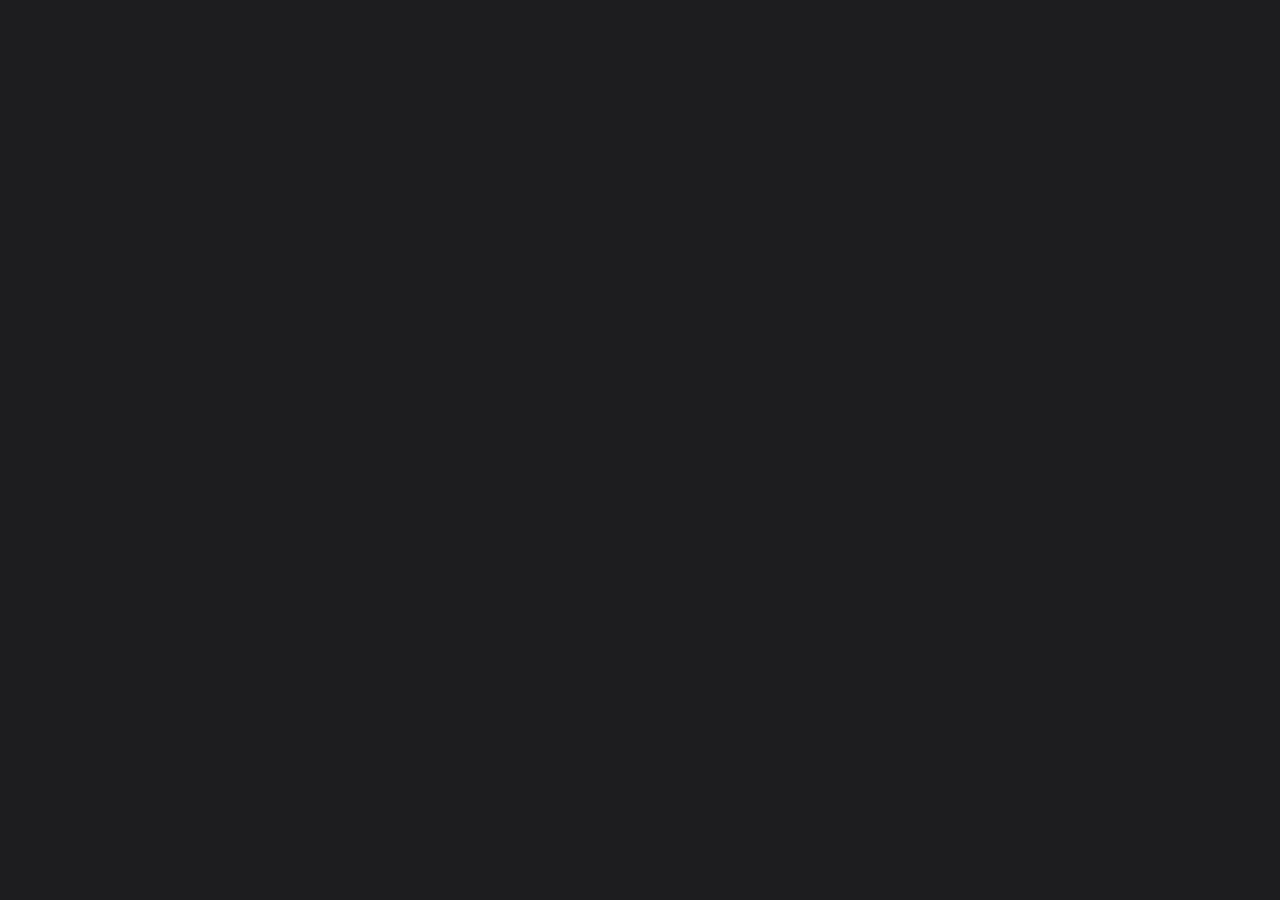
==== project/January.dc.html @ 26a2ae61 "Claude Design handoff: soomin portfolio" ====
<!DOCTYPE html>
<html>
<head>
<meta charset="utf-8">
<meta name="viewport" content="width=device-width, initial-scale=1">
<script src="./support.js"></script>
</head>
<body>
<x-dc>
<helmet>
  <link rel="stylesheet" href="_ds/apple-web-design-system-f2d81f1f-572a-4359-9d91-45c962e7bf33/tokens/fonts.css">
  <link rel="stylesheet" href="_ds/apple-web-design-system-f2d81f1f-572a-4359-9d91-45c962e7bf33/tokens/colors.css">
  <link rel="stylesheet" href="_ds/apple-web-design-system-f2d81f1f-572a-4359-9d91-45c962e7bf33/tokens/typography.css">
  <link rel="stylesheet" href="_ds/apple-web-design-system-f2d81f1f-572a-4359-9d91-45c962e7bf33/styles.css">
  <script src="_ds/apple-web-design-system-f2d81f1f-572a-4359-9d91-45c962e7bf33/_ds_bundle.js"></script>
  <style>
    @keyframes fadeUp { from{opacity:0;transform:translateY(24px);}to{opacity:1;transform:translateY(0);} }
    html{scroll-behavior:smooth;}
    body{margin:0;background:#1d1d1f;-webkit-font-smoothing:antialiased;font-family:'Inter',-apple-system,BlinkMacSystemFont,sans-serif;}
  </style>
</helmet>

<nav style="position:sticky;top:0;z-index:100;height:52px;background:rgba(0,0,0,0.86);backdrop-filter:saturate(180%) blur(20px);display:flex;align-items:center;justify-content:space-between;padding:0 52px;">
  <a href="박수민 포트폴리오.dc.html" style="color:rgba(245,245,247,0.78);font-size:13px;text-decoration:none;" style-hover="color:#f5f5f7;">‹ 돌아가기</a>
  <span style="color:#f5f5f7;font-size:17px;font-weight:600;letter-spacing:-0.3px;">January</span>
  <div style="width:80px;"></div>
</nav>

<!-- HERO -->
<section style="position:relative;height:55vh;overflow:hidden;display:flex;align-items:flex-end;">
  <img src="uploads/January.png" alt="" style="position:absolute;inset:0;width:100%;height:100%;object-fit:cover;object-position:center;image-rendering:high-quality;-webkit-backface-visibility:hidden;">
  <div style="position:absolute;inset:0;background:linear-gradient(to top,rgba(0,0,0,0.88) 0%,rgba(0,0,0,0.2) 60%,rgba(0,0,0,0) 100%);"></div>
  <div style="position:relative;z-index:2;padding:60px 80px;animation:fadeUp 0.8s ease both;">
    <p style="margin:0 0 12px;font-size:11px;color:rgba(255,255,255,0.45);letter-spacing:0.5px;text-transform:uppercase;">서비스 기획 · 가천 스타트업 칼리지</p>
    <h1 style="margin:0;font-size:60px;font-weight:700;color:#f5f5f7;letter-spacing:-2px;line-height:1;">January</h1>
  </div>
</section>

<!-- CONTENT -->
<section style="padding:80px 80px;max-width:1100px;margin:0 auto;animation:fadeUp 0.8s ease 0.1s both;">

  <!-- 개요 -->
  <div style="display:grid;grid-template-columns:1fr 2fr;gap:80px;border-top:1px solid rgba(255,255,255,0.1);padding-top:60px;margin-bottom:60px;">
    <div>
      <p style="margin:0 0 8px;font-size:11px;color:rgba(255,255,255,0.4);letter-spacing:3px;text-transform:uppercase;">Overview</p>
      <h2 style="margin:0;font-size:28px;font-weight:700;color:#f5f5f7;letter-spacing:-0.6px;">프로젝트 개요</h2>
    </div>
    <div>
      <p style="margin:0;font-size:17px;color:rgba(255,255,255,0.75);line-height:1.8;text-wrap:pretty;">코로나로 인한 소통 창구 감소와 외로움 및 정신건강 문제가 심화되는 현상에 주목해, 매칭 서비스를 루틴 기반으로 재구성한 서비스를 기획했습니다. 그 결과, <strong style="color:#fff;">서비스 인증률 100%, 리텐션률 31%를 달성했습니다.</strong></p>
    </div>
  </div>

  <!-- 문제 정의 -->
  <div style="display:grid;grid-template-columns:1fr 2fr;gap:80px;border-top:1px solid rgba(255,255,255,0.1);padding-top:60px;margin-bottom:60px;">
    <div>
      <p style="margin:0 0 8px;font-size:11px;color:rgba(255,255,255,0.4);letter-spacing:3px;text-transform:uppercase;">Problem</p>
      <h2 style="margin:0;font-size:28px;font-weight:700;color:#f5f5f7;letter-spacing:-0.6px;">문제 정의</h2>
    </div>
    <div style="display:flex;flex-direction:column;gap:16px;">
      <div style="display:flex;gap:12px;align-items:flex-start;">
        <span style="flex:none;width:4px;height:4px;border-radius:50%;background:rgba(255,255,255,0.4);margin-top:10px;"></span>
        <span style="font-size:16px;color:rgba(255,255,255,0.8);line-height:1.75;">코로나로 인한 소통 창구 감소와 더불어 정신 건강 문제 심각성 증가</span>
      </div>
      <div style="display:flex;gap:12px;align-items:flex-start;">
        <span style="flex:none;width:4px;height:4px;border-radius:50%;background:rgba(255,255,255,0.4);margin-top:10px;"></span>
        <span style="font-size:16px;color:rgba(255,255,255,0.8);line-height:1.75;">기존 정신 건강 앱은 루틴 관리와 사회적 연결을 동시에 지원하지 못함</span>
      </div>
    </div>
  </div>

  <!-- 해결 방안 -->
  <div style="display:grid;grid-template-columns:1fr 2fr;gap:80px;border-top:1px solid rgba(255,255,255,0.1);padding-top:60px;margin-bottom:60px;">
    <div>
      <p style="margin:0 0 8px;font-size:11px;color:rgba(255,255,255,0.4);letter-spacing:3px;text-transform:uppercase;">Solution</p>
      <h2 style="margin:0;font-size:28px;font-weight:700;color:#f5f5f7;letter-spacing:-0.6px;">해결 방안</h2>
    </div>
    <div style="display:flex;flex-direction:column;gap:16px;">
      <div style="display:flex;gap:12px;align-items:flex-start;">
        <span style="flex:none;width:4px;height:4px;border-radius:50%;background:rgba(255,255,255,0.4);margin-top:10px;"></span>
        <span style="font-size:16px;color:rgba(255,255,255,0.8);line-height:1.75;">삶을 열심히 사는 사람들에게 중요한 요소인 루틴 관리 장치 도입</span>
      </div>
      <div style="display:flex;gap:12px;align-items:flex-start;">
        <span style="flex:none;width:4px;height:4px;border-radius:50%;background:rgba(255,255,255,0.4);margin-top:10px;"></span>
        <span style="font-size:16px;color:rgba(255,255,255,0.8);line-height:1.75;">매칭 상대 성별을 동성도 가능하도록 구성하여 편의성 및 접근성 강화</span>
      </div>
    </div>
  </div>

  <!-- 앱 스크린 쇼케이스 -->
  <div style="margin-bottom:60px;border-top:1px solid rgba(255,255,255,0.1);padding-top:60px;">
    <p style="margin:0 0 28px;font-size:11px;color:rgba(255,255,255,0.4);letter-spacing:3px;text-transform:uppercase;">App Screens</p>
    <div style="display:flex;gap:16px;overflow-x:auto;padding-bottom:16px;scrollbar-width:none;">
      <img src="uploads/iPhone 14 & 15 Pro - 1-3fb250b0.png" alt="" style="flex:none;height:480px;width:auto;border-radius:24px;box-shadow:0 12px 40px rgba(0,0,0,0.5);">
      <img src="uploads/iPhone 14 & 15 Pro - 2-acde4e38.png" alt="" style="flex:none;height:480px;width:auto;border-radius:24px;box-shadow:0 12px 40px rgba(0,0,0,0.5);">
      <img src="uploads/iPhone 14 & 15 Pro - 3-a3c9c812.png" alt="" style="flex:none;height:480px;width:auto;border-radius:24px;box-shadow:0 12px 40px rgba(0,0,0,0.5);">
      <img src="uploads/iPhone 14 & 15 Pro - 4-8cbb65d2.png" alt="" style="flex:none;height:480px;width:auto;border-radius:24px;box-shadow:0 12px 40px rgba(0,0,0,0.5);">
      <img src="uploads/iPhone 14 & 15 Pro - 5-b49bf358.png" alt="" style="flex:none;height:480px;width:auto;border-radius:24px;box-shadow:0 12px 40px rgba(0,0,0,0.5);">
      <img src="uploads/iPhone 14 & 15 Pro - 6-17f83e7b.png" alt="" style="flex:none;height:480px;width:auto;border-radius:24px;box-shadow:0 12px 40px rgba(0,0,0,0.5);">
    </div>
  </div>

  <!-- 성과 -->
  <div style="border-top:1px solid rgba(255,255,255,0.1);padding-top:60px;margin-bottom:80px;">
    <p style="margin:0 0 40px;font-size:11px;color:rgba(255,255,255,0.4);letter-spacing:3px;text-transform:uppercase;">Result</p>
    <div style="display:grid;grid-template-columns:repeat(2,1fr);gap:20px;">
      <div style="background:#2a2a2c;border-radius:20px;padding:36px;">
        <p style="margin:0 0 8px;font-size:13px;color:rgba(255,255,255,0.5);">서비스 인증률</p>
        <p style="margin:0;font-size:52px;font-weight:700;color:#2997ff;letter-spacing:-2px;">100%</p>
      </div>
      <div style="background:#2a2a2c;border-radius:20px;padding:36px;">
        <p style="margin:0 0 8px;font-size:13px;color:rgba(255,255,255,0.5);">리텐션률</p>
        <p style="margin:0;font-size:52px;font-weight:700;color:#2997ff;letter-spacing:-2px;">31%</p>
      </div>
    </div>
  </div>

  <div style="text-align:center;">
    <a href="박수민 포트폴리오.dc.html" style="display:inline-flex;align-items:center;gap:4px;color:#fff;border-radius:9999px;padding:13px 28px;font-size:15px;font-weight:400;text-decoration:none;background:rgba(255,255,255,0.12);border:1px solid rgba(255,255,255,0.35);transition:background 0.2s,color 0.2s;" style-hover="background:#fff;color:#000;">포트폴리오로 돌아가기</a>
  </div>

</section>

<footer style="background:#000;padding:28px 52px;display:flex;justify-content:space-between;align-items:center;">
  <span style="font-size:13px;color:#424245;">박수민 포트폴리오</span>
  <span style="font-size:13px;color:#424245;">© 2026</span>
</footer>
</x-dc>
</body>
</html>
---- project/_ds/apple-web-design-system-f2d81f1f-572a-4359-9d91-45c962e7bf33/tokens/fonts.css ----
/* Apple Web Design System — Webfonts
 *
 * SF Pro is Apple's PROPRIETARY system font and cannot be redistributed.
 * Strategy:
 *   1. On Apple platforms, `system-ui` / `-apple-system` (declared first in the
 *      family stacks in typography.css) resolves to the REAL SF Pro automatically.
 *   2. On non-Apple platforms, Inter is the closest open-source equivalent.
 *
 * Inter is loaded from Google Fonts below. If you have licensed SF Pro binaries,
 * drop them in assets/fonts/ and add @font-face rules here for the exact face. */

@import url("https://fonts.googleapis.com/css2?family=Inter:wght@300;400;600;700&display=swap");

/* Tighten Inter to approximate SF Pro's cadence (it tracks slightly wider). */
@supports (font-variation-settings: normal) {
  :root {
    --font-feature-apple: "ss03" 1; /* rounded "a" approximation */
  }
}
---- project/_ds/apple-web-design-system-f2d81f1f-572a-4359-9d91-45c962e7bf33/tokens/colors.css ----
/* Apple Web Design System — Color tokens
 * One blue accent. Light/dark surface alternation. Near-black ink.
 * Base values first, then semantic aliases. Never inline hex in components. */

:root {
  /* ---- Brand & accent ---------------------------------------------------- */
  --color-primary: #0066cc;          /* Action Blue — every interactive element */
  --color-primary-focus: #0071e3;    /* Focus ring (brighter sibling) */
  --color-primary-on-dark: #2997ff;  /* Sky Link Blue — in-copy links on dark tiles */

  /* ---- Surface ---------------------------------------------------------- */
  --color-canvas: #ffffff;             /* Pure White — dominant canvas */
  --color-canvas-parchment: #f5f5f7;   /* Parchment — signature off-white */
  --color-surface-pearl: #fafafc;      /* Pearl — ghost-button fill */
  --color-surface-tile-1: #272729;     /* Near-black tile (primary) */
  --color-surface-tile-2: #2a2a2c;     /* Micro-step lighter */
  --color-surface-tile-3: #252527;     /* Micro-step darker */
  --color-surface-black: #000000;      /* True void — nav bar, video */
  --color-surface-chip: #d2d2d7;       /* Translucent chip base */
  --color-surface-chip-translucent: rgba(210, 210, 215, 0.64);

  /* ---- Text ------------------------------------------------------------- */
  --color-ink: #1d1d1f;            /* Near-black ink — headlines, body */
  --color-body: #1d1d1f;           /* Body (same near-black tone) */
  --color-body-on-dark: #ffffff;   /* Text on dark tiles / nav */
  --color-body-muted: #cccccc;     /* Secondary copy on dark */
  --color-ink-muted-80: #333333;   /* Body on pearl surface */
  --color-ink-muted-48: #7a7a7a;   /* Disabled text, fine print */

  /* ---- Hairlines & borders --------------------------------------------- */
  --color-divider-soft: rgba(0, 0, 0, 0.04);  /* Soft ring on secondary buttons */
  --color-hairline: #e0e0e0;                  /* 1px hairline on cards/chips */
  --color-border-translucent: rgba(0, 0, 0, 0.08);

  /* ---- Semantic aliases ------------------------------------------------- */
  --surface-page: var(--color-canvas-parchment);
  --surface-card: var(--color-canvas);
  --surface-nav: var(--color-surface-black);

  --text-body: var(--color-body);
  --text-heading: var(--color-ink);
  --text-on-dark: var(--color-body-on-dark);
  --text-muted: var(--color-ink-muted-48);

  --action: var(--color-primary);
  --on-action: #ffffff;
  --focus-ring: var(--color-primary-focus);
}
---- project/_ds/apple-web-design-system-f2d81f1f-572a-4359-9d91-45c962e7bf33/tokens/typography.css ----
/* Apple Web Design System — Typography tokens
 * Display ≥19px → SF Pro Display 600 with negative tracking ("Apple tight").
 * Body 17px/400 SF Pro Text. Weight ladder: 300 / 400 / 600 / 700 (500 absent). */

:root {
  /* ---- Families --------------------------------------------------------- */
  /* system-ui / -apple-system resolves to real SF Pro on Apple platforms;
     Inter is the cross-platform fallback (see fonts.css + readme caveat). */
  --font-display: "SF Pro Display", system-ui, -apple-system, BlinkMacSystemFont, "Inter", sans-serif;
  --font-text: "SF Pro Text", system-ui, -apple-system, BlinkMacSystemFont, "Inter", sans-serif;

  /* ---- Weights (no 500) ------------------------------------------------- */
  --weight-light: 300;
  --weight-regular: 400;
  --weight-semibold: 600;
  --weight-bold: 700;

  /* ---- Scale: size / line-height / tracking ----------------------------- */
  --type-hero-size: 56px;      --type-hero-lh: 1.07;  --type-hero-track: -0.28px;
  --type-display-lg-size: 40px; --type-display-lg-lh: 1.10; --type-display-lg-track: 0px;
  --type-display-md-size: 34px; --type-display-md-lh: 1.47; --type-display-md-track: -0.374px;
  --type-lead-size: 28px;       --type-lead-lh: 1.14;  --type-lead-track: 0.196px;
  --type-lead-airy-size: 24px;  --type-lead-airy-lh: 1.5; --type-lead-airy-track: 0px;
  --type-tagline-size: 21px;    --type-tagline-lh: 1.19; --type-tagline-track: 0.231px;
  --type-body-size: 17px;       --type-body-lh: 1.47;  --type-body-track: -0.374px;
  --type-dense-link-lh: 2.41;
  --type-caption-size: 14px;    --type-caption-lh: 1.43; --type-caption-track: -0.224px;
  --type-button-large-size: 18px; --type-button-large-lh: 1.0;
  --type-fine-print-size: 12px; --type-fine-print-lh: 1.0; --type-fine-print-track: -0.12px;
  --type-micro-size: 10px;      --type-micro-lh: 1.3;  --type-micro-track: -0.08px;
  --type-nav-size: 12px;        --type-nav-lh: 1.0;    --type-nav-track: -0.12px;
}

/* ---- Type role utility classes (optional helpers) ---------------------- */
.type-hero {
  font-family: var(--font-display); font-weight: var(--weight-semibold);
  font-size: var(--type-hero-size); line-height: var(--type-hero-lh);
  letter-spacing: var(--type-hero-track);
}
.type-display-lg {
  font-family: var(--font-display); font-weight: var(--weight-semibold);
  font-size: var(--type-display-lg-size); line-height: var(--type-display-lg-lh);
  letter-spacing: var(--type-display-lg-track);
}
.type-display-md {
  font-family: var(--font-text); font-weight: var(--weight-semibold);
  font-size: var(--type-display-md-size); line-height: var(--type-display-md-lh);
  letter-spacing: var(--type-display-md-track);
}
.type-lead {
  font-family: var(--font-text); font-weight: var(--weight-regular);
  font-size: var(--type-lead-size); line-height: var(--type-lead-lh);
  letter-spacing: var(--type-lead-track);
}
.type-lead-airy {
  font-family: var(--font-display); font-weight: var(--weight-light);
  font-size: var(--type-lead-airy-size); line-height: var(--type-lead-airy-lh);
  letter-spacing: var(--type-lead-airy-track);
}
.type-tagline {
  font-family: var(--font-text); font-weight: var(--weight-semibold);
  font-size: var(--type-tagline-size); line-height: var(--type-tagline-lh);
  letter-spacing: var(--type-tagline-track);
}
.type-body {
  font-family: var(--font-text); font-weight: var(--weight-regular);
  font-size: var(--type-body-size); line-height: var(--type-body-lh);
  letter-spacing: var(--type-body-track);
}
.type-body-strong {
  font-family: var(--font-text); font-weight: var(--weight-semibold);
  font-size: var(--type-body-size); line-height: 1.24;
  letter-spacing: var(--type-body-track);
}
.type-caption {
  font-family: var(--font-text); font-weight: var(--weight-regular);
  font-size: var(--type-caption-size); line-height: var(--type-caption-lh);
  letter-spacing: var(--type-caption-track);
}
.type-fine-print {
  font-family: var(--font-text); font-weight: var(--weight-regular);
  font-size: var(--type-fine-print-size); line-height: var(--type-fine-print-lh);
  letter-spacing: var(--type-fine-print-track);
}
---- project/_ds/apple-web-design-system-f2d81f1f-572a-4359-9d91-45c962e7bf33/styles.css ----
/* Apple Web Design System — global entry point.
 * Consumers link THIS file only. Keep it as @import lines (plus base resets). */

@import url("tokens/fonts.css");
@import url("tokens/colors.css");
@import url("tokens/typography.css");
@import url("tokens/spacing.css");
@import url("tokens/radius.css");
@import url("tokens/elevation.css");

/* ---- Minimal base reset ------------------------------------------------- */
*,
*::before,
*::after { box-sizing: border-box; }

body {
  margin: 0;
  font-family: var(--font-text);
  font-size: var(--type-body-size);
  line-height: var(--type-body-lh);
  letter-spacing: var(--type-body-track);
  color: var(--text-body);
  background: var(--surface-page);
  -webkit-font-smoothing: antialiased;
  text-rendering: optimizeLegibility;
}

h1, h2, h3 {
  font-family: var(--font-display);
  font-weight: var(--weight-semibold);
  margin: 0;
}
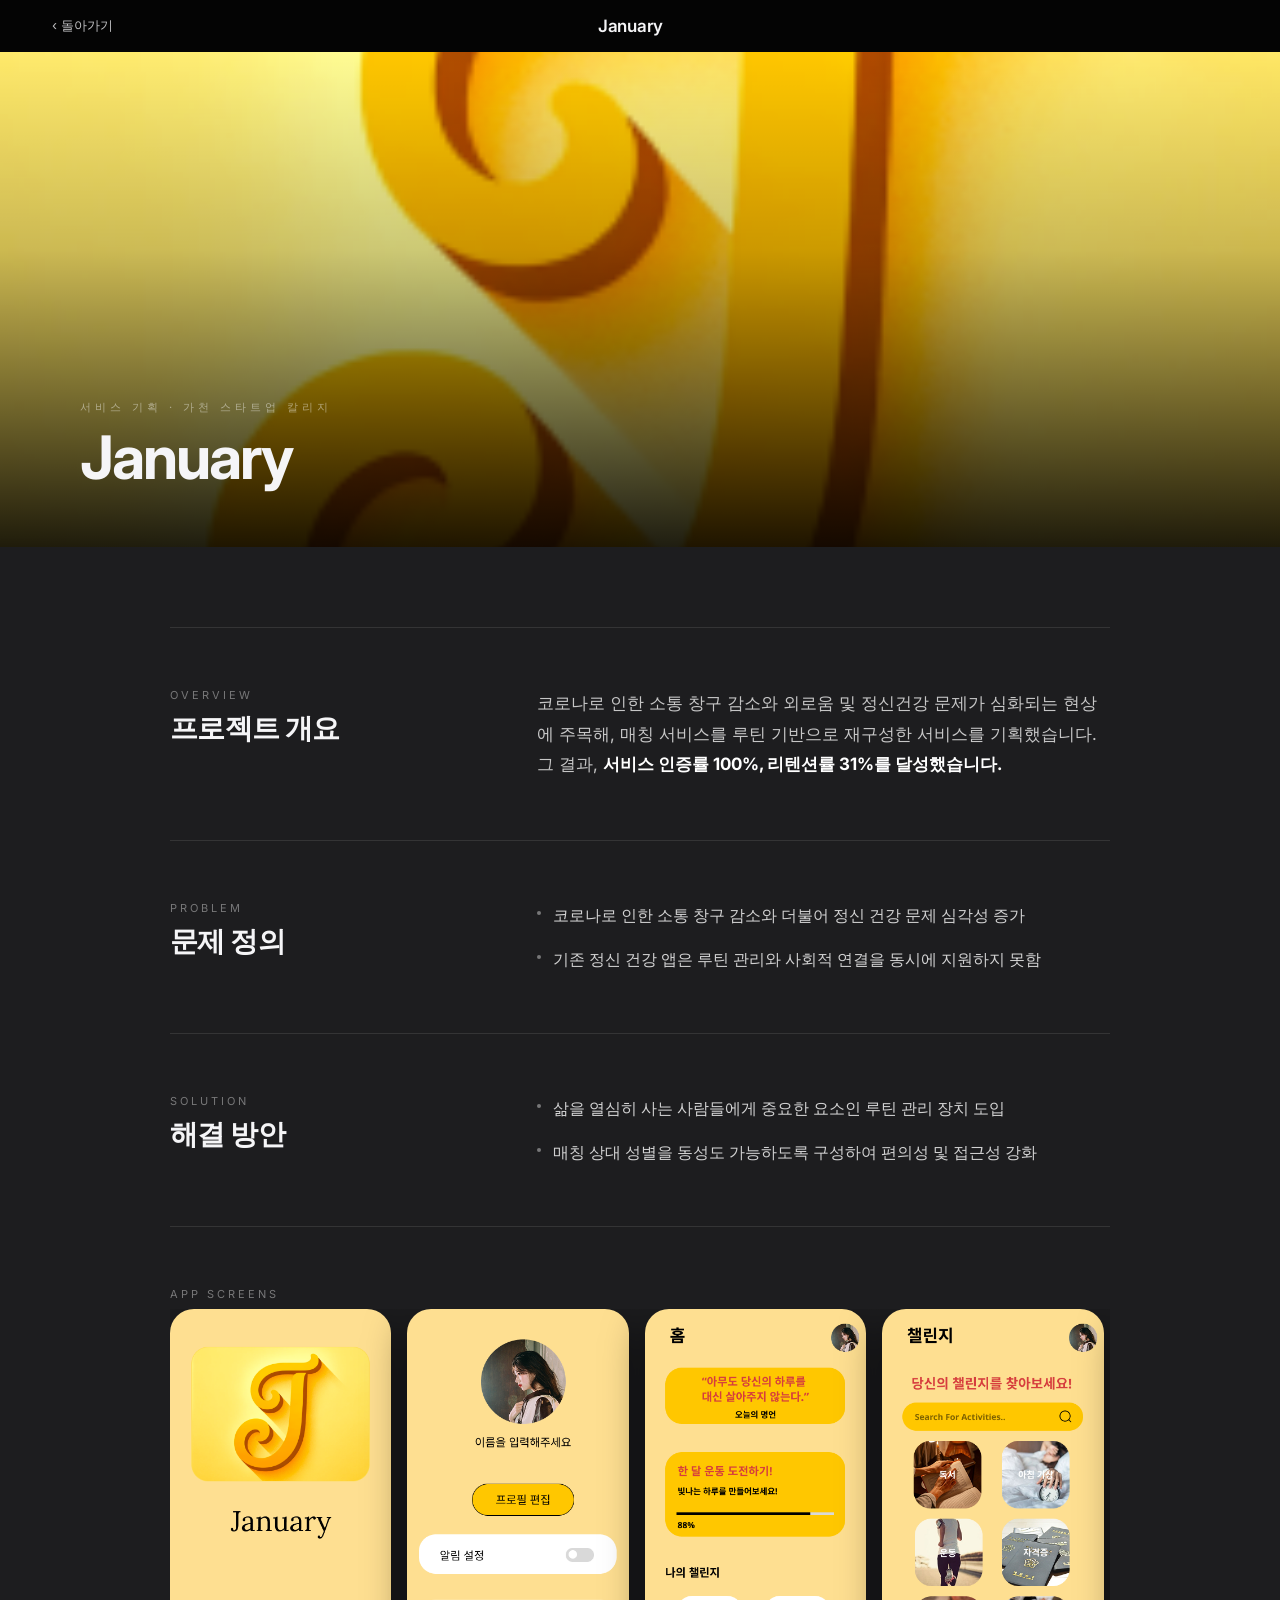
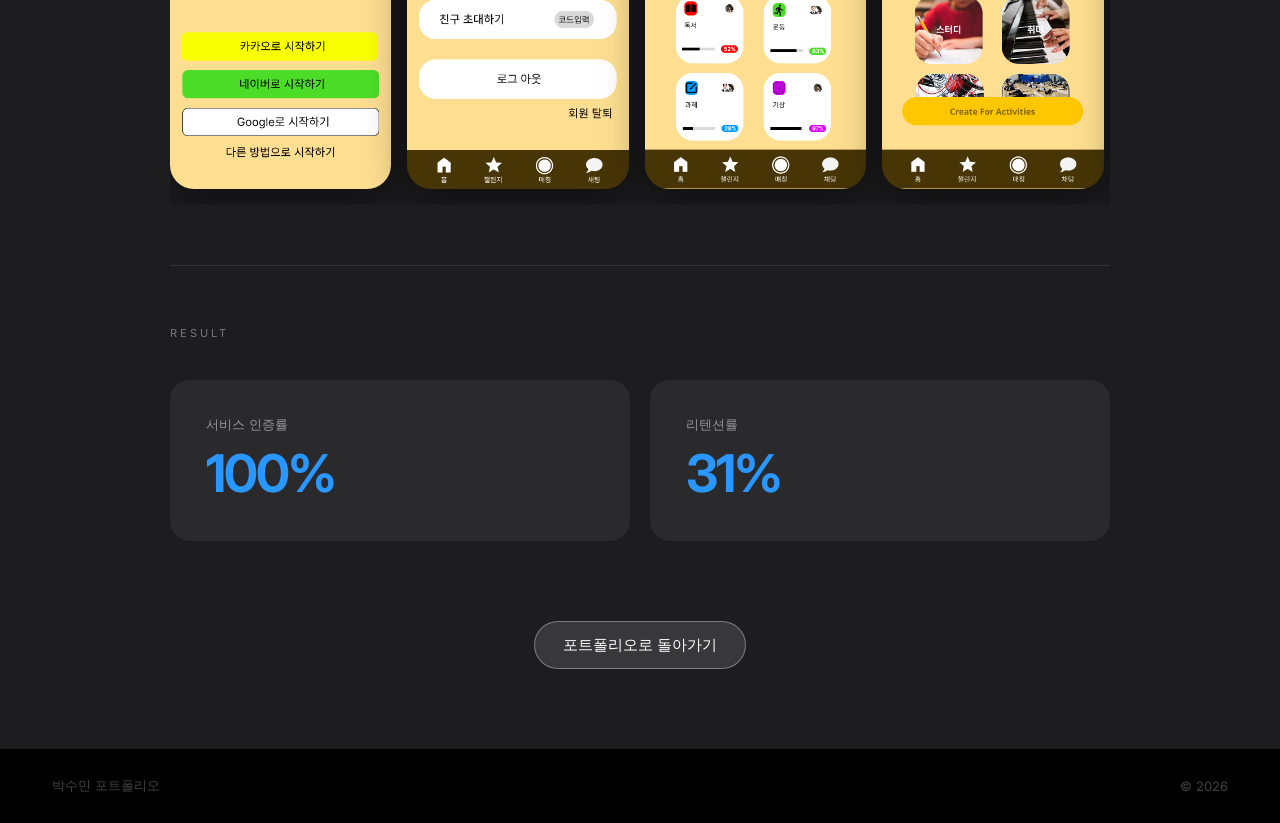
==== commit 3960c8d2: "refactor: 모든 DC 포맷 페이지를 클린 HTML로 변환 (반응형 포함) Co-Authored-By: Claude <noreply@anthropic.com>" ====
--- a/project/January.dc.html
+++ b/project/January.dc.html
@@ -1,129 +1,161 @@
 <!DOCTYPE html>
-<html>
+<html lang="ko">
 <head>
 <meta charset="utf-8">
 <meta name="viewport" content="width=device-width, initial-scale=1">
-<script src="./support.js"></script>
+<title>January · 박수민</title>
+<link rel="preconnect" href="https://fonts.googleapis.com">
+<link rel="preconnect" href="https://fonts.gstatic.com" crossorigin>
+<link href="https://fonts.googleapis.com/css2?family=Inter:wght@300;400;600;700&display=swap" rel="stylesheet">
+<style>
+  *, *::before, *::after { box-sizing: border-box; }
+  @keyframes fadeUp { from { opacity: 0; transform: translateY(24px); } to { opacity: 1; transform: translateY(0); } }
+  html { scroll-behavior: smooth; }
+  body { margin: 0; background: #1d1d1f; -webkit-font-smoothing: antialiased; font-family: 'Inter', -apple-system, BlinkMacSystemFont, sans-serif; }
+
+  .nav { position: sticky; top: 0; z-index: 100; height: 52px; background: rgba(0,0,0,0.86); backdrop-filter: saturate(180%) blur(20px); -webkit-backdrop-filter: saturate(180%) blur(20px); display: flex; align-items: center; justify-content: space-between; padding: 0 52px; }
+  .nav-back { color: rgba(245,245,247,0.78); font-size: 13px; text-decoration: none; transition: color 0.2s; }
+  .nav-back:hover { color: #f5f5f7; }
+  .nav-title { color: #f5f5f7; font-size: 17px; font-weight: 600; letter-spacing: -0.3px; }
+
+  .hero { position: relative; height: 55vh; overflow: hidden; display: flex; align-items: flex-end; }
+  .hero-img { position: absolute; inset: 0; width: 100%; height: 100%; object-fit: cover; object-position: center; }
+  .hero-gradient { position: absolute; inset: 0; background: linear-gradient(to top, rgba(0,0,0,0.88) 0%, rgba(0,0,0,0.2) 60%, rgba(0,0,0,0) 100%); }
+  .hero-text { position: relative; z-index: 2; padding: 60px 80px; animation: fadeUp 0.8s ease both; }
+  .hero-eyebrow { margin: 0 0 12px; font-size: 11px; color: rgba(255,255,255,0.45); letter-spacing: 4px; text-transform: uppercase; }
+  .hero-title { margin: 0; font-size: 60px; font-weight: 700; color: #f5f5f7; letter-spacing: -2px; line-height: 1; }
+
+  .content { padding: 80px; max-width: 1100px; margin: 0 auto; animation: fadeUp 0.8s ease 0.1s both; }
+
+  .section-row { display: grid; grid-template-columns: 1fr 2fr; gap: 80px; border-top: 1px solid rgba(255,255,255,0.1); padding-top: 60px; margin-bottom: 60px; }
+  .section-label { margin: 0 0 8px; font-size: 11px; color: rgba(255,255,255,0.4); letter-spacing: 3px; text-transform: uppercase; }
+  .section-heading { margin: 0; font-size: 28px; font-weight: 700; color: #f5f5f7; letter-spacing: -0.6px; }
+  .body-text { margin: 0; font-size: 17px; color: rgba(255,255,255,0.75); line-height: 1.8; }
+
+  .bullets { display: flex; flex-direction: column; gap: 16px; }
+  .bullet { display: flex; gap: 12px; align-items: flex-start; }
+  .bullet-dot { flex: none; width: 4px; height: 4px; border-radius: 50%; background: rgba(255,255,255,0.4); margin-top: 10px; }
+  .bullet-text { font-size: 16px; color: rgba(255,255,255,0.8); line-height: 1.75; }
+
+  .screens-section { border-top: 1px solid rgba(255,255,255,0.1); padding-top: 60px; margin-bottom: 60px; }
+  .screens-scroll { display: flex; gap: 16px; overflow-x: auto; padding-bottom: 16px; scrollbar-width: none; }
+  .screens-scroll::-webkit-scrollbar { display: none; }
+  .screen-img { flex: none; height: 480px; width: auto; border-radius: 24px; box-shadow: 0 12px 40px rgba(0,0,0,0.5); }
+
+  .result-section { border-top: 1px solid rgba(255,255,255,0.1); padding-top: 60px; margin-bottom: 80px; }
+  .result-grid { display: grid; grid-template-columns: repeat(2, 1fr); gap: 20px; margin-top: 40px; }
+  .result-card { background: #2a2a2c; border-radius: 20px; padding: 36px; }
+  .result-label { margin: 0 0 8px; font-size: 13px; color: rgba(255,255,255,0.5); }
+  .result-value { margin: 0; font-size: 52px; font-weight: 700; color: #2997ff; letter-spacing: -2px; }
+
+  .back-wrap { text-align: center; }
+  .back-btn { display: inline-flex; align-items: center; gap: 4px; color: #fff; border-radius: 9999px; padding: 13px 28px; font-size: 15px; font-weight: 400; text-decoration: none; background: rgba(255,255,255,0.12); border: 1px solid rgba(255,255,255,0.35); transition: background 0.2s, color 0.2s; }
+  .back-btn:hover { background: #fff; color: #000; }
+
+  .footer { background: #000; padding: 28px 52px; display: flex; justify-content: space-between; align-items: center; }
+  .footer-text { font-size: 13px; color: #424245; }
+
+  @media (max-width: 768px) {
+    .nav { padding: 0 20px; }
+    .hero { height: 45vh; }
+    .hero-text { padding: 40px 24px; }
+    .hero-title { font-size: 44px; letter-spacing: -1.5px; }
+    .content { padding: 44px 20px 80px; }
+    .section-row { grid-template-columns: 1fr; gap: 24px; padding-top: 40px; margin-bottom: 40px; }
+    .section-heading { font-size: 22px; }
+    .screen-img { height: 320px; }
+    .result-value { font-size: 40px; }
+    .footer { padding: 20px; }
+  }
+</style>
 </head>
 <body>
-<x-dc>
-<helmet>
-  <link rel="stylesheet" href="_ds/apple-web-design-system-f2d81f1f-572a-4359-9d91-45c962e7bf33/tokens/fonts.css">
-  <link rel="stylesheet" href="_ds/apple-web-design-system-f2d81f1f-572a-4359-9d91-45c962e7bf33/tokens/colors.css">
-  <link rel="stylesheet" href="_ds/apple-web-design-system-f2d81f1f-572a-4359-9d91-45c962e7bf33/tokens/typography.css">
-  <link rel="stylesheet" href="_ds/apple-web-design-system-f2d81f1f-572a-4359-9d91-45c962e7bf33/styles.css">
-  <script src="_ds/apple-web-design-system-f2d81f1f-572a-4359-9d91-45c962e7bf33/_ds_bundle.js"></script>
-  <style>
-    @keyframes fadeUp { from{opacity:0;transform:translateY(24px);}to{opacity:1;transform:translateY(0);} }
-    html{scroll-behavior:smooth;}
-    body{margin:0;background:#1d1d1f;-webkit-font-smoothing:antialiased;font-family:'Inter',-apple-system,BlinkMacSystemFont,sans-serif;}
-  </style>
-</helmet>
 
-<nav style="position:sticky;top:0;z-index:100;height:52px;background:rgba(0,0,0,0.86);backdrop-filter:saturate(180%) blur(20px);display:flex;align-items:center;justify-content:space-between;padding:0 52px;">
-  <a href="박수민 포트폴리오.dc.html" style="color:rgba(245,245,247,0.78);font-size:13px;text-decoration:none;" style-hover="color:#f5f5f7;">‹ 돌아가기</a>
-  <span style="color:#f5f5f7;font-size:17px;font-weight:600;letter-spacing:-0.3px;">January</span>
+<nav class="nav">
+  <a href="박수민 포트폴리오.dc.html" class="nav-back">‹ 돌아가기</a>
+  <span class="nav-title">January</span>
   <div style="width:80px;"></div>
 </nav>
 
-<!-- HERO -->
-<section style="position:relative;height:55vh;overflow:hidden;display:flex;align-items:flex-end;">
-  <img src="uploads/January.png" alt="" style="position:absolute;inset:0;width:100%;height:100%;object-fit:cover;object-position:center;image-rendering:high-quality;-webkit-backface-visibility:hidden;">
-  <div style="position:absolute;inset:0;background:linear-gradient(to top,rgba(0,0,0,0.88) 0%,rgba(0,0,0,0.2) 60%,rgba(0,0,0,0) 100%);"></div>
-  <div style="position:relative;z-index:2;padding:60px 80px;animation:fadeUp 0.8s ease both;">
-    <p style="margin:0 0 12px;font-size:11px;color:rgba(255,255,255,0.45);letter-spacing:0.5px;text-transform:uppercase;">서비스 기획 · 가천 스타트업 칼리지</p>
-    <h1 style="margin:0;font-size:60px;font-weight:700;color:#f5f5f7;letter-spacing:-2px;line-height:1;">January</h1>
+<section class="hero">
+  <img src="uploads/January.png" alt="" class="hero-img">
+  <div class="hero-gradient"></div>
+  <div class="hero-text">
+    <p class="hero-eyebrow">서비스 기획 · 가천 스타트업 칼리지</p>
+    <h1 class="hero-title">January</h1>
   </div>
 </section>
 
-<!-- CONTENT -->
-<section style="padding:80px 80px;max-width:1100px;margin:0 auto;animation:fadeUp 0.8s ease 0.1s both;">
+<section class="content">
 
-  <!-- 개요 -->
-  <div style="display:grid;grid-template-columns:1fr 2fr;gap:80px;border-top:1px solid rgba(255,255,255,0.1);padding-top:60px;margin-bottom:60px;">
+  <div class="section-row">
     <div>
-      <p style="margin:0 0 8px;font-size:11px;color:rgba(255,255,255,0.4);letter-spacing:3px;text-transform:uppercase;">Overview</p>
-      <h2 style="margin:0;font-size:28px;font-weight:700;color:#f5f5f7;letter-spacing:-0.6px;">프로젝트 개요</h2>
+      <p class="section-label">Overview</p>
+      <h2 class="section-heading">프로젝트 개요</h2>
     </div>
     <div>
-      <p style="margin:0;font-size:17px;color:rgba(255,255,255,0.75);line-height:1.8;text-wrap:pretty;">코로나로 인한 소통 창구 감소와 외로움 및 정신건강 문제가 심화되는 현상에 주목해, 매칭 서비스를 루틴 기반으로 재구성한 서비스를 기획했습니다. 그 결과, <strong style="color:#fff;">서비스 인증률 100%, 리텐션률 31%를 달성했습니다.</strong></p>
+      <p class="body-text">코로나로 인한 소통 창구 감소와 외로움 및 정신건강 문제가 심화되는 현상에 주목해, 매칭 서비스를 루틴 기반으로 재구성한 서비스를 기획했습니다. 그 결과, <strong style="color:#fff;">서비스 인증률 100%, 리텐션률 31%를 달성했습니다.</strong></p>
     </div>
   </div>
 
-  <!-- 문제 정의 -->
-  <div style="display:grid;grid-template-columns:1fr 2fr;gap:80px;border-top:1px solid rgba(255,255,255,0.1);padding-top:60px;margin-bottom:60px;">
+  <div class="section-row">
     <div>
-      <p style="margin:0 0 8px;font-size:11px;color:rgba(255,255,255,0.4);letter-spacing:3px;text-transform:uppercase;">Problem</p>
-      <h2 style="margin:0;font-size:28px;font-weight:700;color:#f5f5f7;letter-spacing:-0.6px;">문제 정의</h2>
+      <p class="section-label">Problem</p>
+      <h2 class="section-heading">문제 정의</h2>
     </div>
-    <div style="display:flex;flex-direction:column;gap:16px;">
-      <div style="display:flex;gap:12px;align-items:flex-start;">
-        <span style="flex:none;width:4px;height:4px;border-radius:50%;background:rgba(255,255,255,0.4);margin-top:10px;"></span>
-        <span style="font-size:16px;color:rgba(255,255,255,0.8);line-height:1.75;">코로나로 인한 소통 창구 감소와 더불어 정신 건강 문제 심각성 증가</span>
+    <div class="bullets">
+      <div class="bullet"><span class="bullet-dot"></span><span class="bullet-text">코로나로 인한 소통 창구 감소와 더불어 정신 건강 문제 심각성 증가</span></div>
+      <div class="bullet"><span class="bullet-dot"></span><span class="bullet-text">기존 정신 건강 앱은 루틴 관리와 사회적 연결을 동시에 지원하지 못함</span></div>
+    </div>
+  </div>
+
+  <div class="section-row">
+    <div>
+      <p class="section-label">Solution</p>
+      <h2 class="section-heading">해결 방안</h2>
+    </div>
+    <div class="bullets">
+      <div class="bullet"><span class="bullet-dot"></span><span class="bullet-text">삶을 열심히 사는 사람들에게 중요한 요소인 루틴 관리 장치 도입</span></div>
+      <div class="bullet"><span class="bullet-dot"></span><span class="bullet-text">매칭 상대 성별을 동성도 가능하도록 구성하여 편의성 및 접근성 강화</span></div>
+    </div>
+  </div>
+
+  <div class="screens-section">
+    <p class="section-label">App Screens</p>
+    <div class="screens-scroll">
+      <img src="uploads/iPhone 14 & 15 Pro - 1-3fb250b0.png" alt="" class="screen-img">
+      <img src="uploads/iPhone 14 & 15 Pro - 2-acde4e38.png" alt="" class="screen-img">
+      <img src="uploads/iPhone 14 & 15 Pro - 3-a3c9c812.png" alt="" class="screen-img">
+      <img src="uploads/iPhone 14 & 15 Pro - 4-8cbb65d2.png" alt="" class="screen-img">
+      <img src="uploads/iPhone 14 & 15 Pro - 5-b49bf358.png" alt="" class="screen-img">
+      <img src="uploads/iPhone 14 & 15 Pro - 6-17f83e7b.png" alt="" class="screen-img">
+    </div>
+  </div>
+
+  <div class="result-section">
+    <p class="section-label">Result</p>
+    <div class="result-grid">
+      <div class="result-card">
+        <p class="result-label">서비스 인증률</p>
+        <p class="result-value">100%</p>
       </div>
-      <div style="display:flex;gap:12px;align-items:flex-start;">
-        <span style="flex:none;width:4px;height:4px;border-radius:50%;background:rgba(255,255,255,0.4);margin-top:10px;"></span>
-        <span style="font-size:16px;color:rgba(255,255,255,0.8);line-height:1.75;">기존 정신 건강 앱은 루틴 관리와 사회적 연결을 동시에 지원하지 못함</span>
+      <div class="result-card">
+        <p class="result-label">리텐션률</p>
+        <p class="result-value">31%</p>
       </div>
     </div>
   </div>
 
-  <!-- 해결 방안 -->
-  <div style="display:grid;grid-template-columns:1fr 2fr;gap:80px;border-top:1px solid rgba(255,255,255,0.1);padding-top:60px;margin-bottom:60px;">
-    <div>
-      <p style="margin:0 0 8px;font-size:11px;color:rgba(255,255,255,0.4);letter-spacing:3px;text-transform:uppercase;">Solution</p>
-      <h2 style="margin:0;font-size:28px;font-weight:700;color:#f5f5f7;letter-spacing:-0.6px;">해결 방안</h2>
-    </div>
-    <div style="display:flex;flex-direction:column;gap:16px;">
-      <div style="display:flex;gap:12px;align-items:flex-start;">
-        <span style="flex:none;width:4px;height:4px;border-radius:50%;background:rgba(255,255,255,0.4);margin-top:10px;"></span>
-        <span style="font-size:16px;color:rgba(255,255,255,0.8);line-height:1.75;">삶을 열심히 사는 사람들에게 중요한 요소인 루틴 관리 장치 도입</span>
-      </div>
-      <div style="display:flex;gap:12px;align-items:flex-start;">
-        <span style="flex:none;width:4px;height:4px;border-radius:50%;background:rgba(255,255,255,0.4);margin-top:10px;"></span>
-        <span style="font-size:16px;color:rgba(255,255,255,0.8);line-height:1.75;">매칭 상대 성별을 동성도 가능하도록 구성하여 편의성 및 접근성 강화</span>
-      </div>
-    </div>
-  </div>
-
-  <!-- 앱 스크린 쇼케이스 -->
-  <div style="margin-bottom:60px;border-top:1px solid rgba(255,255,255,0.1);padding-top:60px;">
-    <p style="margin:0 0 28px;font-size:11px;color:rgba(255,255,255,0.4);letter-spacing:3px;text-transform:uppercase;">App Screens</p>
-    <div style="display:flex;gap:16px;overflow-x:auto;padding-bottom:16px;scrollbar-width:none;">
-      <img src="uploads/iPhone 14 & 15 Pro - 1-3fb250b0.png" alt="" style="flex:none;height:480px;width:auto;border-radius:24px;box-shadow:0 12px 40px rgba(0,0,0,0.5);">
-      <img src="uploads/iPhone 14 & 15 Pro - 2-acde4e38.png" alt="" style="flex:none;height:480px;width:auto;border-radius:24px;box-shadow:0 12px 40px rgba(0,0,0,0.5);">
-      <img src="uploads/iPhone 14 & 15 Pro - 3-a3c9c812.png" alt="" style="flex:none;height:480px;width:auto;border-radius:24px;box-shadow:0 12px 40px rgba(0,0,0,0.5);">
-      <img src="uploads/iPhone 14 & 15 Pro - 4-8cbb65d2.png" alt="" style="flex:none;height:480px;width:auto;border-radius:24px;box-shadow:0 12px 40px rgba(0,0,0,0.5);">
-      <img src="uploads/iPhone 14 & 15 Pro - 5-b49bf358.png" alt="" style="flex:none;height:480px;width:auto;border-radius:24px;box-shadow:0 12px 40px rgba(0,0,0,0.5);">
-      <img src="uploads/iPhone 14 & 15 Pro - 6-17f83e7b.png" alt="" style="flex:none;height:480px;width:auto;border-radius:24px;box-shadow:0 12px 40px rgba(0,0,0,0.5);">
-    </div>
-  </div>
-
-  <!-- 성과 -->
-  <div style="border-top:1px solid rgba(255,255,255,0.1);padding-top:60px;margin-bottom:80px;">
-    <p style="margin:0 0 40px;font-size:11px;color:rgba(255,255,255,0.4);letter-spacing:3px;text-transform:uppercase;">Result</p>
-    <div style="display:grid;grid-template-columns:repeat(2,1fr);gap:20px;">
-      <div style="background:#2a2a2c;border-radius:20px;padding:36px;">
-        <p style="margin:0 0 8px;font-size:13px;color:rgba(255,255,255,0.5);">서비스 인증률</p>
-        <p style="margin:0;font-size:52px;font-weight:700;color:#2997ff;letter-spacing:-2px;">100%</p>
-      </div>
-      <div style="background:#2a2a2c;border-radius:20px;padding:36px;">
-        <p style="margin:0 0 8px;font-size:13px;color:rgba(255,255,255,0.5);">리텐션률</p>
-        <p style="margin:0;font-size:52px;font-weight:700;color:#2997ff;letter-spacing:-2px;">31%</p>
-      </div>
-    </div>
-  </div>
-
-  <div style="text-align:center;">
-    <a href="박수민 포트폴리오.dc.html" style="display:inline-flex;align-items:center;gap:4px;color:#fff;border-radius:9999px;padding:13px 28px;font-size:15px;font-weight:400;text-decoration:none;background:rgba(255,255,255,0.12);border:1px solid rgba(255,255,255,0.35);transition:background 0.2s,color 0.2s;" style-hover="background:#fff;color:#000;">포트폴리오로 돌아가기</a>
+  <div class="back-wrap">
+    <a href="박수민 포트폴리오.dc.html" class="back-btn">포트폴리오로 돌아가기</a>
   </div>
 
 </section>
 
-<footer style="background:#000;padding:28px 52px;display:flex;justify-content:space-between;align-items:center;">
-  <span style="font-size:13px;color:#424245;">박수민 포트폴리오</span>
-  <span style="font-size:13px;color:#424245;">© 2026</span>
+<footer class="footer">
+  <span class="footer-text">박수민 포트폴리오</span>
+  <span class="footer-text">© 2026</span>
 </footer>
-</x-dc>
+
 </body>
 </html>
